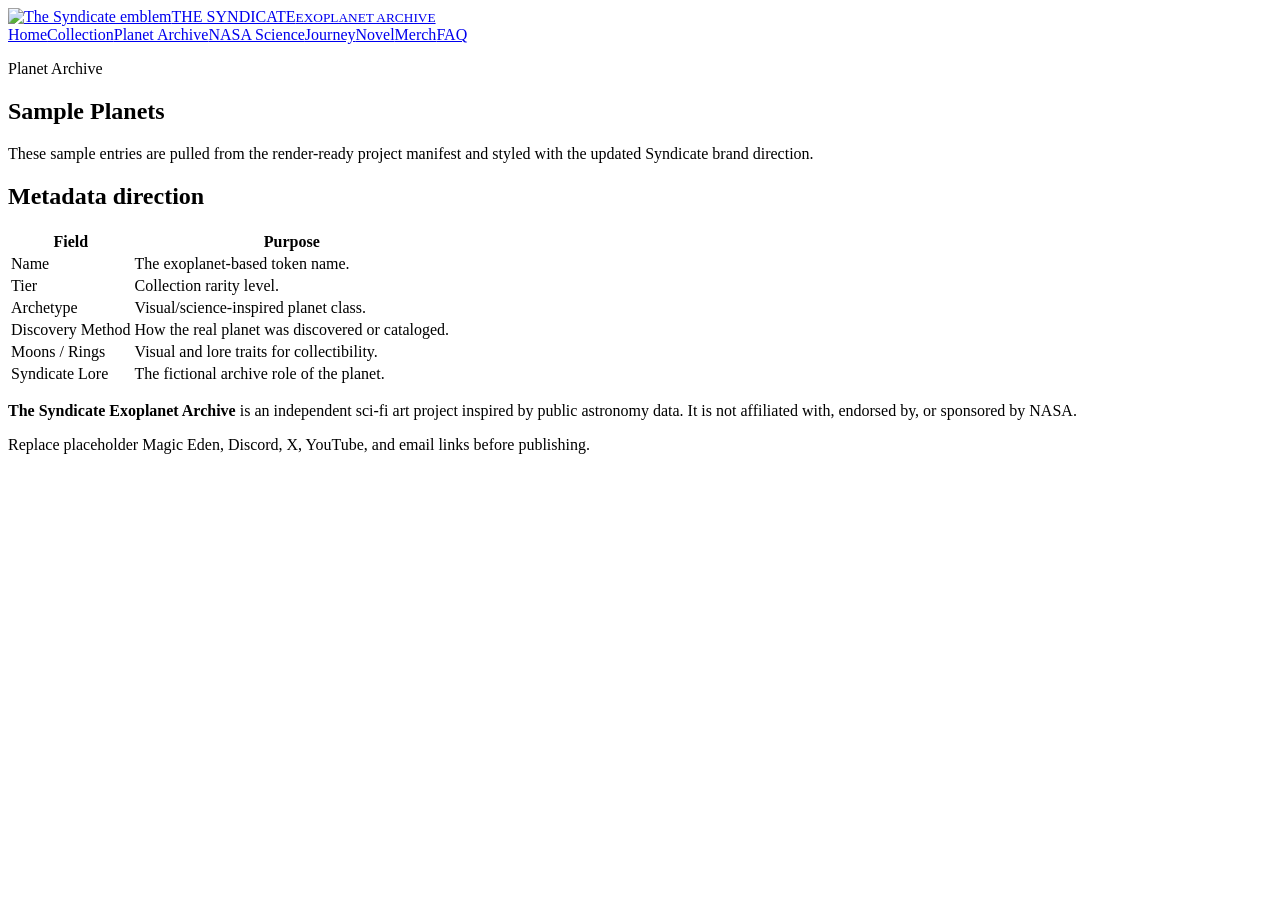
==== archive.html @ bba5c624 "Add Syndicate Exoplanet Archive website" ====
<!doctype html><html lang="en"><head><meta charset="utf-8"><meta name="viewport" content="width=device-width, initial-scale=1"><title>Planet Archive | The Syndicate Exoplanet Archive</title><meta name="description" content="A sci-fi NFT exoplanet collection inspired by real NASA exoplanet data, Blender, Python, AI, and The Syndicate universe."><meta property="og:title" content="Planet Archive | The Syndicate Exoplanet Archive"><meta property="og:image" content="assets/images/social-preview.jpg"><link rel="stylesheet" href="assets/css/style.css"></head><body><header class="header"><div class="wrapper nav"><a class="brand" href="index.html"><img src="assets/images/syndicate-skull-eagle-gold.jpg" alt="The Syndicate emblem"><span class="brand-title"><span>THE SYNDICATE</span><small>EXOPLANET ARCHIVE</small></span></a><nav class="nav-links"><a href="index.html">Home</a><a href="collection.html">Collection</a><a href="archive.html">Planet Archive</a><a href="science.html">NASA Science</a><a href="journey.html">Journey</a><a href="novel.html">Novel</a><a href="merch.html">Merch</a><a href="faq.html">FAQ</a></nav></div></header><main><section class="section"><div class="wrapper"><p class="kicker">Planet Archive</p><h1>Sample Planets</h1><p class="big">These sample entries are pulled from the render-ready project manifest and styled with the updated Syndicate brand direction.</p><div class="grid cards" data-planets></div></div></section><section class="section"><div class="wrapper"><h2>Metadata direction</h2><div class="table-wrap"><table><thead><tr><th>Field</th><th>Purpose</th></tr></thead><tbody><tr><td>Name</td><td>The exoplanet-based token name.</td></tr><tr><td>Tier</td><td>Collection rarity level.</td></tr><tr><td>Archetype</td><td>Visual/science-inspired planet class.</td></tr><tr><td>Discovery Method</td><td>How the real planet was discovered or cataloged.</td></tr><tr><td>Moons / Rings</td><td>Visual and lore traits for collectibility.</td></tr><tr><td>Syndicate Lore</td><td>The fictional archive role of the planet.</td></tr></tbody></table></div></div></section></main><footer class="footer"><div class="wrapper"><p><strong>The Syndicate Exoplanet Archive</strong> is an independent sci-fi art project inspired by public astronomy data. It is not affiliated with, endorsed by, or sponsored by NASA.</p><p class="small">Replace placeholder Magic Eden, Discord, X, YouTube, and email links before publishing.</p></div></footer><script src="assets/js/main.js"></script></body></html>
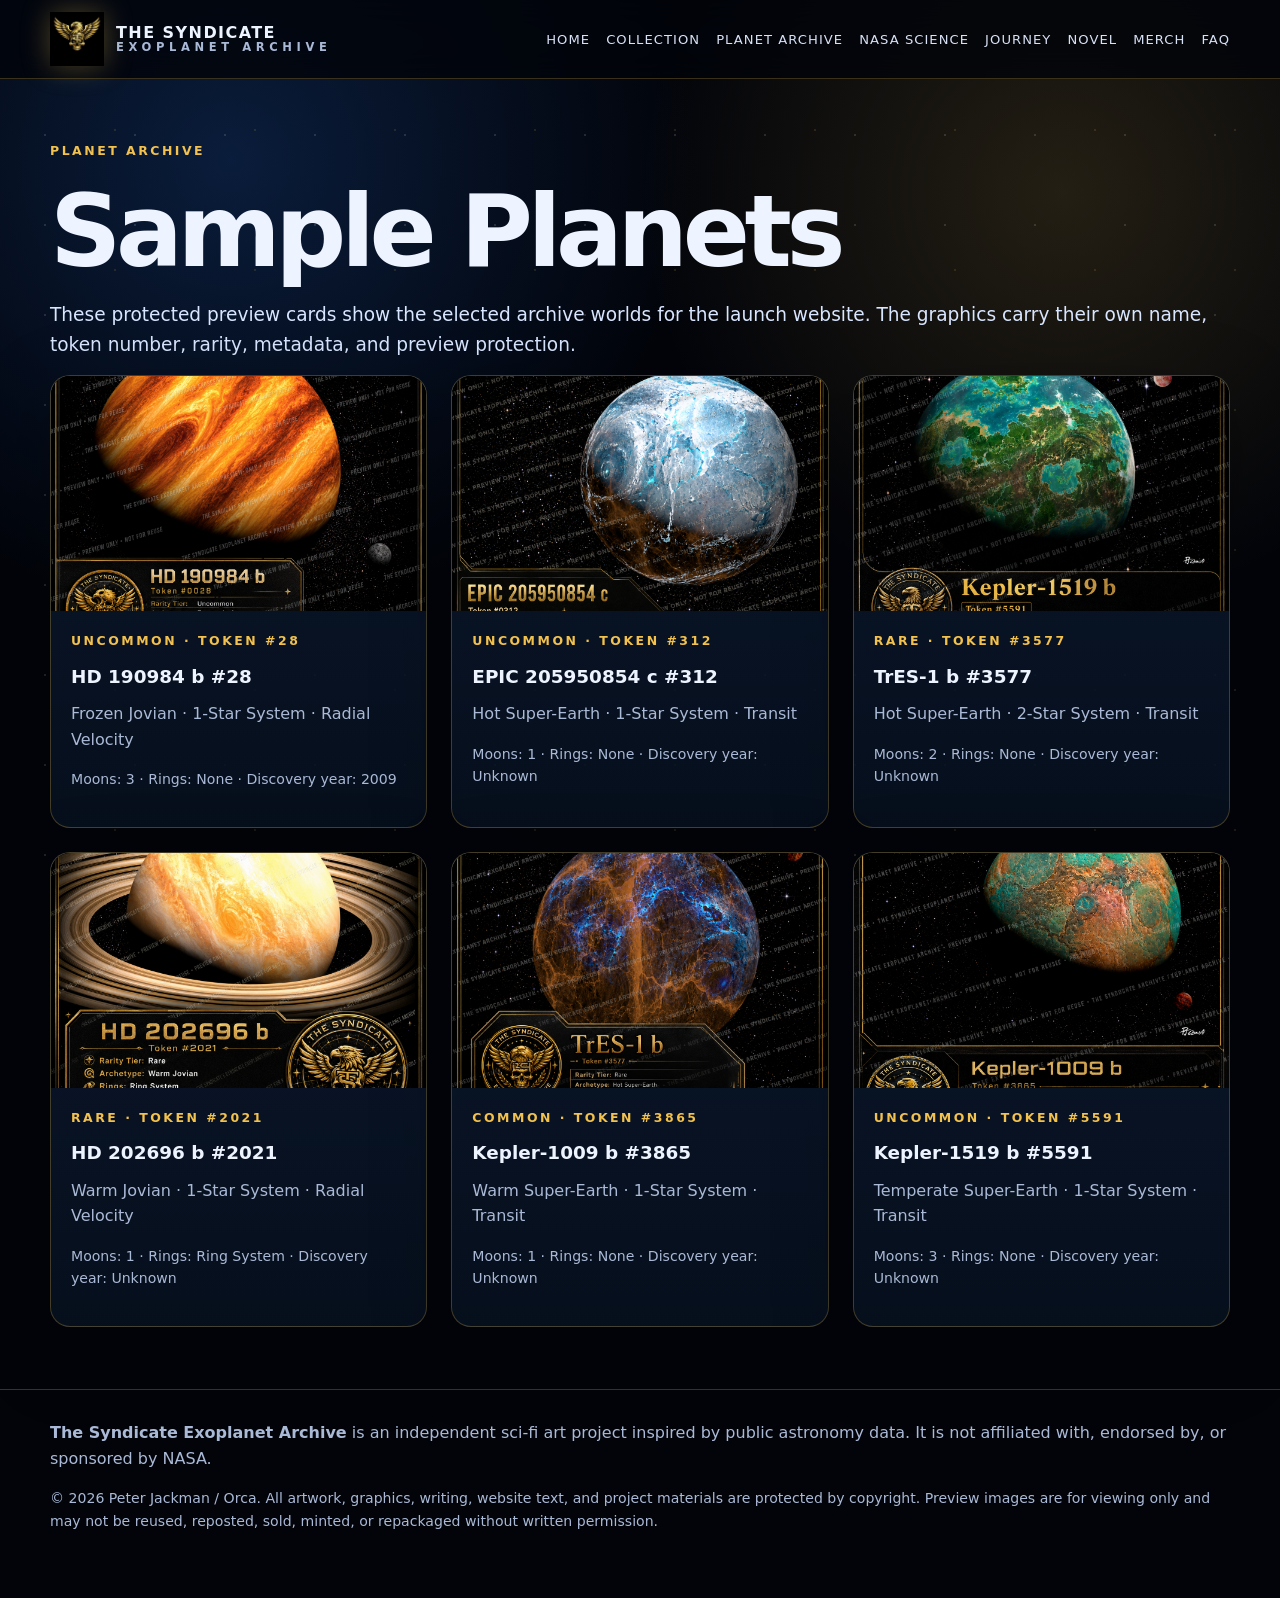
==== commit f6a53bc9: "Add files via upload" ====
--- a/archive.html
+++ b/archive.html
@@ -1 +1,49 @@
-<!doctype html><html lang="en"><head><meta charset="utf-8"><meta name="viewport" content="width=device-width, initial-scale=1"><title>Planet Archive | The Syndicate Exoplanet Archive</title><meta name="description" content="A sci-fi NFT exoplanet collection inspired by real NASA exoplanet data, Blender, Python, AI, and The Syndicate universe."><meta property="og:title" content="Planet Archive | The Syndicate Exoplanet Archive"><meta property="og:image" content="assets/images/social-preview.jpg"><link rel="stylesheet" href="assets/css/style.css"></head><body><header class="header"><div class="wrapper nav"><a class="brand" href="index.html"><img src="assets/images/syndicate-skull-eagle-gold.jpg" alt="The Syndicate emblem"><span class="brand-title"><span>THE SYNDICATE</span><small>EXOPLANET ARCHIVE</small></span></a><nav class="nav-links"><a href="index.html">Home</a><a href="collection.html">Collection</a><a href="archive.html">Planet Archive</a><a href="science.html">NASA Science</a><a href="journey.html">Journey</a><a href="novel.html">Novel</a><a href="merch.html">Merch</a><a href="faq.html">FAQ</a></nav></div></header><main><section class="section"><div class="wrapper"><p class="kicker">Planet Archive</p><h1>Sample Planets</h1><p class="big">These sample entries are pulled from the render-ready project manifest and styled with the updated Syndicate brand direction.</p><div class="grid cards" data-planets></div></div></section><section class="section"><div class="wrapper"><h2>Metadata direction</h2><div class="table-wrap"><table><thead><tr><th>Field</th><th>Purpose</th></tr></thead><tbody><tr><td>Name</td><td>The exoplanet-based token name.</td></tr><tr><td>Tier</td><td>Collection rarity level.</td></tr><tr><td>Archetype</td><td>Visual/science-inspired planet class.</td></tr><tr><td>Discovery Method</td><td>How the real planet was discovered or cataloged.</td></tr><tr><td>Moons / Rings</td><td>Visual and lore traits for collectibility.</td></tr><tr><td>Syndicate Lore</td><td>The fictional archive role of the planet.</td></tr></tbody></table></div></div></section></main><footer class="footer"><div class="wrapper"><p><strong>The Syndicate Exoplanet Archive</strong> is an independent sci-fi art project inspired by public astronomy data. It is not affiliated with, endorsed by, or sponsored by NASA.</p><p class="small">Replace placeholder Magic Eden, Discord, X, YouTube, and email links before publishing.</p></div></footer><script src="assets/js/main.js"></script></body></html>+<!doctype html>
+<html lang="en">
+<head>
+  <meta charset="utf-8">
+  <meta name="viewport" content="width=device-width, initial-scale=1">
+  <title>Planet Archive | The Syndicate Exoplanet Archive</title>
+  <meta name="description" content="A sci-fi NFT exoplanet collection inspired by real exoplanet data, Blender, Python, AI, and The Syndicate universe.">
+  <meta property="og:title" content="Planet Archive | The Syndicate Exoplanet Archive">
+  <meta property="og:image" content="assets/images/social-preview.jpg">
+  <link rel="stylesheet" href="assets/css/style.css">
+</head>
+<body>
+<header class="header">
+  <div class="wrapper nav">
+    <a class="brand" href="index.html">
+      <img src="assets/images/syndicate-skull-eagle-gold.jpg" alt="The Syndicate emblem">
+      <span class="brand-title"><span>THE SYNDICATE</span><small>EXOPLANET ARCHIVE</small></span>
+    </a>
+    <nav class="nav-links">
+      <a href="index.html">Home</a>
+      <a href="collection.html">Collection</a>
+      <a href="archive.html">Planet Archive</a>
+      <a href="science.html">NASA Science</a>
+      <a href="journey.html">Journey</a>
+      <a href="novel.html">Novel</a>
+      <a href="merch.html">Merch</a>
+      <a href="faq.html">FAQ</a>
+    </nav>
+  </div>
+</header>
+<main>
+<section class="section">
+  <div class="wrapper">
+    <p class="kicker">Planet Archive</p>
+    <h1>Sample Planets</h1>
+    <p class="big">These protected preview cards show the selected archive worlds for the launch website. The graphics carry their own name, token number, rarity, metadata, and preview protection.</p>
+    <div class="grid cards" data-planets></div>
+  </div>
+</section>
+</main>
+<footer class="footer">
+  <div class="wrapper">
+    <p><strong>The Syndicate Exoplanet Archive</strong> is an independent sci-fi art project inspired by public astronomy data. It is not affiliated with, endorsed by, or sponsored by NASA.</p>
+    <p class="small">© 2026 Peter Jackman / Orca. All artwork, graphics, writing, website text, and project materials are protected by copyright. Preview images are for viewing only and may not be reused, reposted, sold, minted, or repackaged without written permission.</p>
+  </div>
+</footer>
+<script src="assets/js/main.js"></script>
+</body>
+</html>
--- a/assets/css/style.css
+++ b/assets/css/style.css
@@ -0,0 +1 @@
+:root{--bg:#02040a;--panel:#07111f;--panel2:#0b1930;--gold:#f2c14e;--gold2:#b88932;--text:#edf4ff;--muted:#aab9d6;--line:rgba(242,193,78,.25);--blue:#55a7ff}*{box-sizing:border-box}html{scroll-behavior:smooth}body{margin:0;font-family:Inter,system-ui,-apple-system,BlinkMacSystemFont,"Segoe UI",sans-serif;background:radial-gradient(circle at 18% 10%,rgba(15,45,92,.6),transparent 26%),radial-gradient(circle at 83% 12%,rgba(242,193,78,.14),transparent 24%),#02040a;color:var(--text);line-height:1.6}body:before{content:"";position:fixed;inset:0;pointer-events:none;z-index:-1;background-image:radial-gradient(#fff 1px,transparent 1px),radial-gradient(#f2c14e 1px,transparent 1px);background-size:90px 90px,140px 140px;background-position:0 0,45px 60px;opacity:.13}a{color:var(--gold);text-decoration:none}a:hover{text-decoration:underline}.wrapper{width:min(1180px,calc(100% - 32px));margin:0 auto}.header{position:sticky;top:0;z-index:20;backdrop-filter:blur(16px);background:rgba(2,4,10,.82);border-bottom:1px solid rgba(242,193,78,.23)}.nav{display:flex;align-items:center;justify-content:space-between;gap:18px;padding:12px 0}.brand{display:flex;align-items:center;gap:12px;font-weight:900;letter-spacing:.09em;color:var(--text)}.brand img{width:54px;height:54px;object-fit:contain;filter:drop-shadow(0 0 14px rgba(242,193,78,.32))}.brand-title{display:grid;line-height:1.05}.brand-title small{font-size:.72rem;color:var(--muted);letter-spacing:.4em}.nav-links{display:flex;gap:16px;flex-wrap:wrap;justify-content:flex-end}.nav-links a{font-size:.82rem;color:#d8e1f5;text-transform:uppercase;letter-spacing:.08em}.hero{min-height:720px;display:flex;align-items:center;padding:88px 0 70px;position:relative;overflow:hidden;border-bottom:1px solid rgba(242,193,78,.2)}.hero:before{content:"";position:absolute;inset:0;background:linear-gradient(90deg,rgba(2,4,10,.96) 0%,rgba(2,4,10,.72) 34%,rgba(2,4,10,.20) 70%,rgba(2,4,10,.75) 100%),url("../images/hero-syndicate-archive.jpg") center/cover no-repeat;opacity:.96}.hero:after{content:"";position:absolute;inset:auto 0 0 0;height:170px;background:linear-gradient(0deg,#02040a,transparent)}.hero .wrapper{position:relative;z-index:2}.hero-content{max-width:680px}.kicker{color:var(--gold);text-transform:uppercase;letter-spacing:.2em;font-weight:800;font-size:.78rem}h1,h2,h3{line-height:1.1;margin:0 0 14px}h1{font-size:clamp(2.8rem,8vw,6.2rem);letter-spacing:-.055em}h2{font-size:clamp(1.85rem,4vw,3.2rem);letter-spacing:-.04em}h3{font-size:1.15rem}p{margin:0 0 16px;color:var(--muted)}.big{font-size:1.16rem;color:#d9e6ff}.gold-text{color:var(--gold)}.badge-row{display:flex;gap:10px;flex-wrap:wrap;margin:20px 0}.badge{border:1px solid rgba(242,193,78,.36);background:rgba(242,193,78,.08);color:#ffe8a3;border-radius:999px;padding:8px 12px;font-size:.86rem}.buttons{display:flex;gap:12px;flex-wrap:wrap;margin-top:24px}.button{display:inline-flex;align-items:center;justify-content:center;min-height:44px;padding:11px 16px;border-radius:8px;border:1px solid var(--gold);background:linear-gradient(135deg,var(--gold),#fff0a8);color:#07111f;font-weight:900;text-transform:uppercase;letter-spacing:.07em;font-size:.82rem}.button.secondary{background:rgba(5,13,26,.65);color:var(--gold)}.powered{margin-top:26px;max-width:520px;border:1px solid var(--line);border-radius:14px;padding:16px;background:rgba(2,4,10,.58)}.logo-strip{display:flex;align-items:center;gap:20px;flex-wrap:wrap}.section{padding:62px 0}.grid{display:grid;gap:24px}.cards{grid-template-columns:repeat(3,1fr)}.four{grid-template-columns:repeat(4,1fr)}.two{grid-template-columns:repeat(2,1fr)}.card,.notice{background:linear-gradient(180deg,rgba(11,25,48,.9),rgba(7,17,31,.86));border:1px solid var(--line);border-radius:20px;padding:22px;box-shadow:0 24px 80px rgba(0,0,0,.28)}.card.feature{padding:0;overflow:hidden}.card img{width:100%;border-radius:14px;border:1px solid rgba(255,255,255,.08);background:#000;display:block}.card.feature img{border-radius:0;border:0;aspect-ratio:16/10;object-fit:cover}.card-body{padding:20px}.emblem-card{display:grid;place-items:center;min-height:260px}.emblem-card img{max-height:230px;object-fit:contain;border:0;background:transparent}.image-banner{min-height:360px;border-radius:24px;background:center/cover no-repeat;border:1px solid var(--line);box-shadow:0 24px 90px rgba(0,0,0,.38)}.concept-banner{background-image:linear-gradient(90deg,rgba(2,4,10,.9),rgba(2,4,10,.1)),url("../images/syndicate-exoplanet-brand-sheet.jpg")}.novel-banner{background-image:linear-gradient(90deg,rgba(2,4,10,.75),rgba(2,4,10,.15)),url("../images/syndicate-novel-covers.jpg")}.merch-banner{background-image:linear-gradient(90deg,rgba(2,4,10,.76),rgba(2,4,10,.12)),url("../images/syndicate-jacket-merch.jpg")}.creator-banner{background-image:linear-gradient(90deg,rgba(2,4,10,.82),rgba(2,4,10,.05)),url("../images/syndicate-armor.jpg")}.tier{border-left:4px solid var(--gold)}.tier.common{border-left-color:#7899b5}.tier.uncommon{border-left-color:#d18a33}.tier.rare{border-left-color:#49a6ff}.tier.epic{border-left-color:#b156ff}.tier.legendary{border-left-color:#f2c14e}.tier.mythic{border-left-color:#fff}.table-wrap{overflow:auto;border-radius:18px;border:1px solid var(--line)}table{width:100%;border-collapse:collapse;min-width:720px;background:rgba(7,17,31,.8)}th,td{padding:13px 14px;border-bottom:1px solid rgba(255,255,255,.08);text-align:left}th{color:var(--gold);font-size:.86rem;text-transform:uppercase;letter-spacing:.08em}td{color:var(--muted)}.footer{border-top:1px solid var(--line);padding:30px 0 50px;color:var(--muted)}.small{font-size:.88rem}.notice{border-color:rgba(85,167,255,.32)}form{display:grid;gap:12px}input,textarea{width:100%;padding:12px 14px;border-radius:12px;border:1px solid rgba(242,193,78,.28);background:#040914;color:var(--text)}textarea{min-height:130px}@media(max-width:900px){.cards,.four,.two{grid-template-columns:1fr}.nav{align-items:flex-start;flex-direction:column}.nav-links{justify-content:flex-start}.nav-links a{font-size:.78rem}.hero{min-height:auto;padding:64px 0}.hero:before{background:linear-gradient(90deg,rgba(2,4,10,.92),rgba(2,4,10,.7)),url("../images/hero-syndicate-archive.jpg") center/cover no-repeat}.brand img{width:46px;height:46px}}
